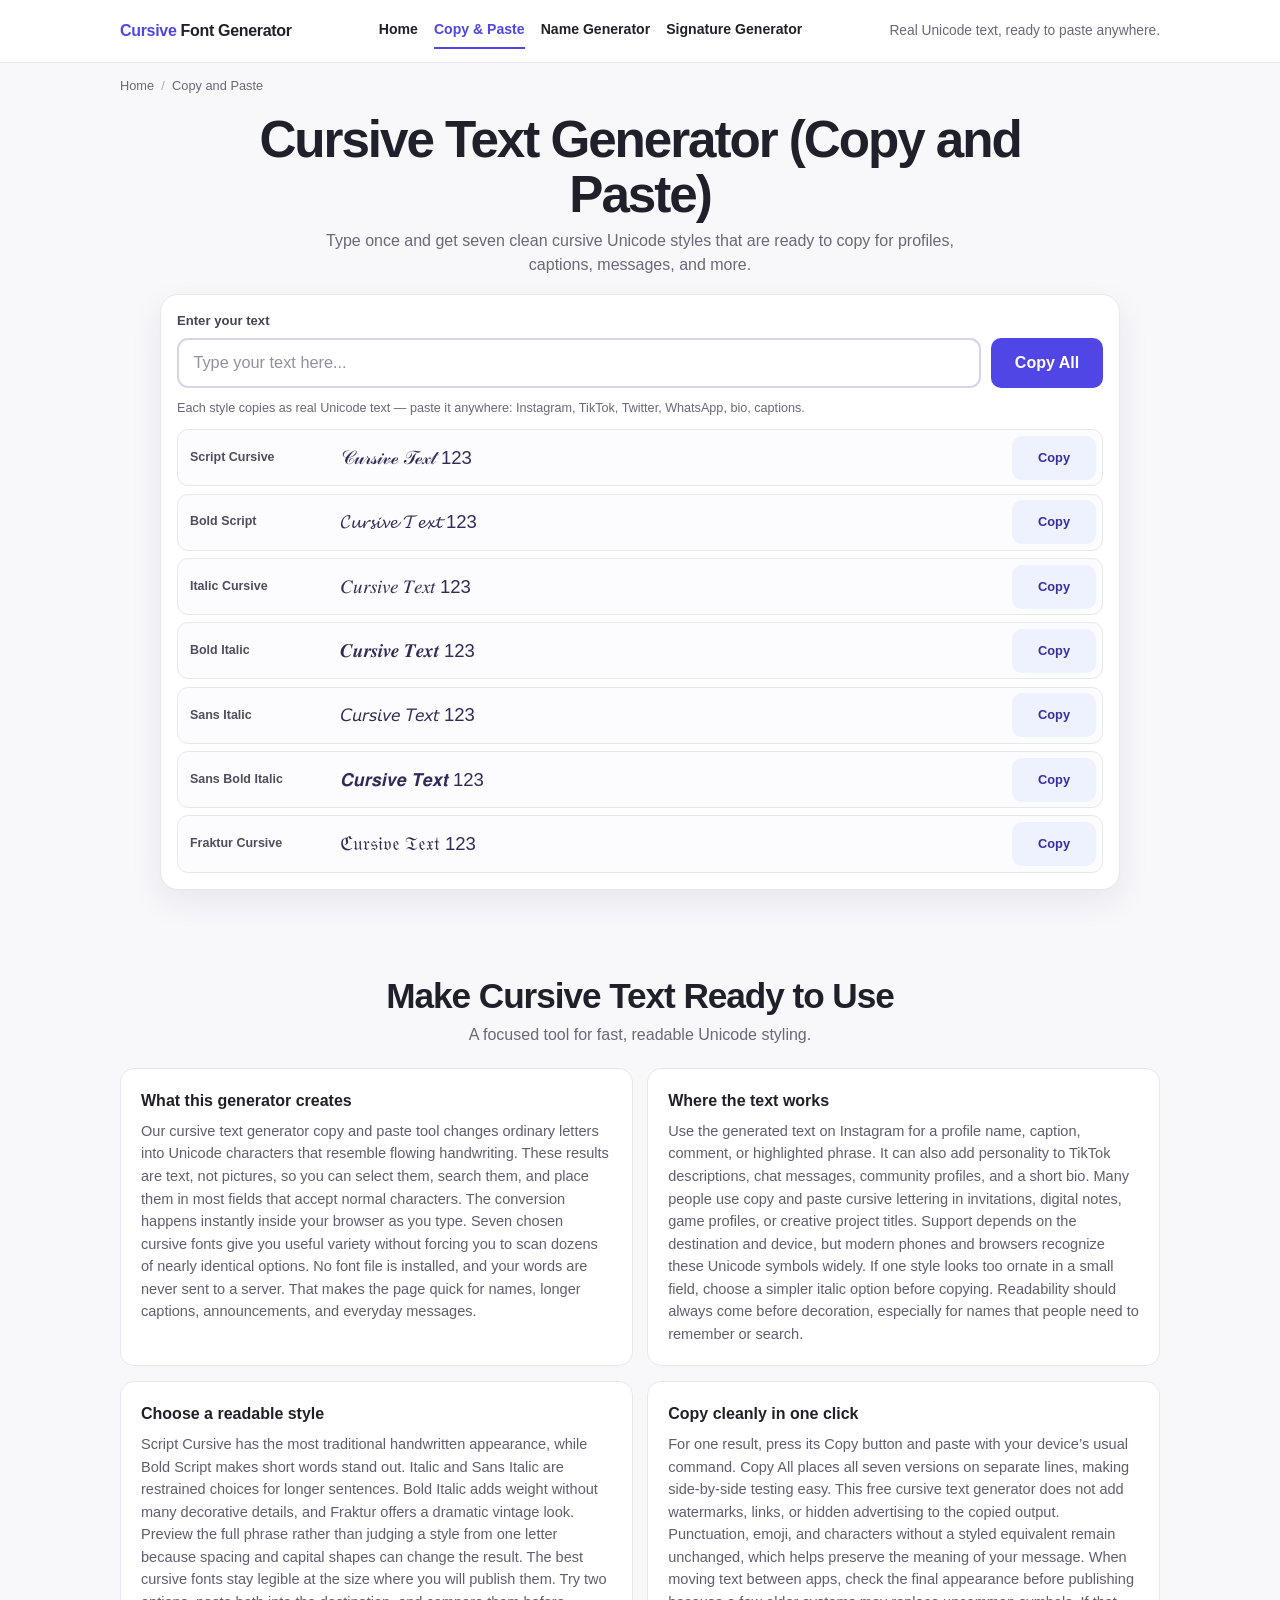
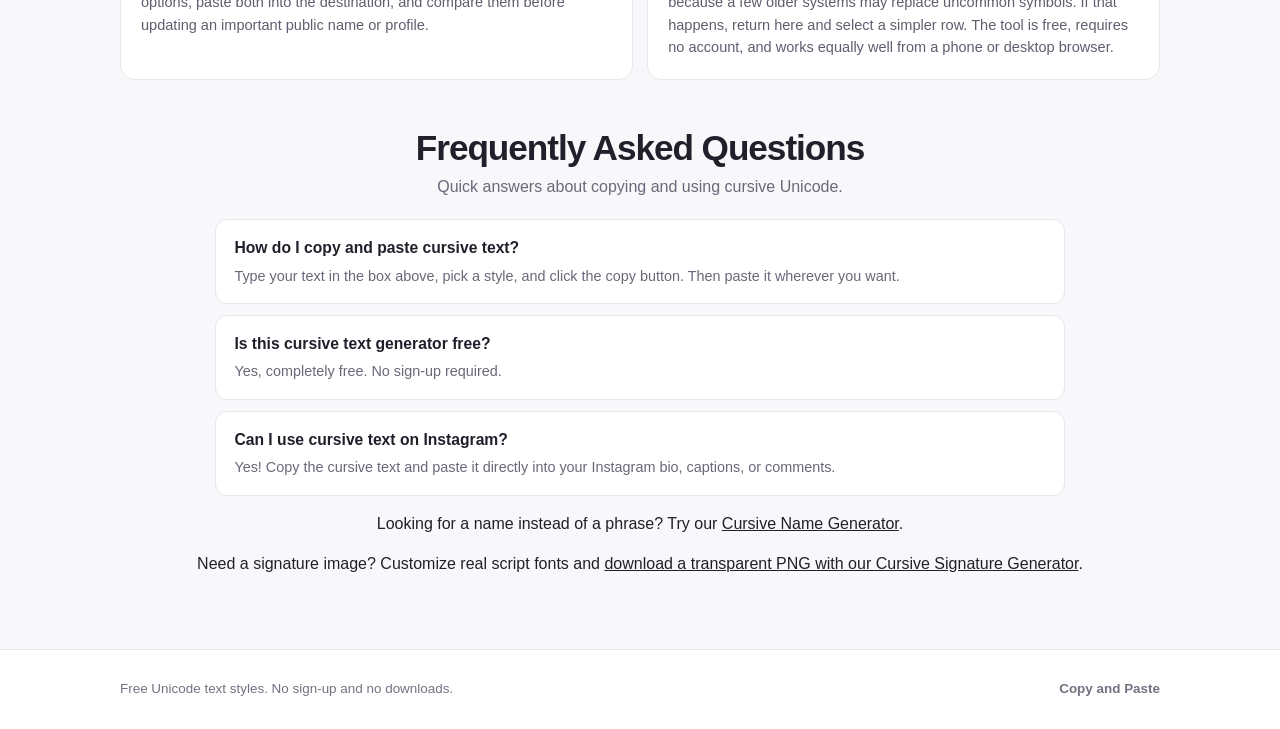
==== copy-and-paste/index.html @ b2e39588 "Add files via upload Add cursive signature generator with transparent PNG download" ====
<!DOCTYPE html>
<html lang="en">
<head>
  <meta charset="UTF-8">
  <meta name="viewport" content="width=device-width, initial-scale=1.0">
  <title>Cursive Text Generator Copy and Paste</title>
  <meta name="description" content="Type your text and instantly get cursive fonts to copy and paste. Multiple cursive styles, one-click copy. Free, no sign-up.">
  <meta name="robots" content="index, follow">
  <meta name="theme-color" content="#4F46E5">
  <link rel="canonical" href="https://cursivefontsgenerator.com/copy-and-paste/">
  <meta property="og:type" content="website">
  <meta property="og:url" content="https://cursivefontsgenerator.com/copy-and-paste/">
  <meta property="og:title" content="Cursive Text Generator Copy and Paste - Free Cursive Fonts to Copy">
  <meta property="og:description" content="Type your text and instantly get seven cursive Unicode styles ready to copy and paste.">
  <style>
    :root {
      --accent: #4F46E5;
      --accent-dark: #3730A3;
      --accent-soft: #EEF2FF;
      --ink: #20202A;
      --muted: #686879;
      --line: #E7E7EF;
      --surface: #FFFFFF;
      --page: #F8F8FB;
      --success: #15803D;
      --danger: #B42318;
      --radius: 14px;
      --shadow: 0 12px 32px rgba(35, 31, 78, .08);
    }

    * { box-sizing: border-box; }
    html { scroll-behavior: smooth; }
    body {
      margin: 0;
      color: var(--ink);
      background: var(--page);
      font-family: -apple-system, BlinkMacSystemFont, "Segoe UI", Roboto, Helvetica, Arial, sans-serif;
      line-height: 1.55;
      -webkit-font-smoothing: antialiased;
    }
    a { color: inherit; }
    button, input { font: inherit; }
    button { -webkit-tap-highlight-color: transparent; }

    .container {
      width: min(1040px, calc(100% - 2rem));
      margin-inline: auto;
    }
    .skip-link {
      position: absolute;
      top: -100px;
      left: 1rem;
      z-index: 100;
      padding: .65rem 1rem;
      color: #fff;
      background: var(--accent-dark);
      border-radius: 0 0 8px 8px;
    }
    .skip-link:focus { top: 0; }
    :focus-visible { outline: 3px solid rgba(79, 70, 229, .35); outline-offset: 3px; }

    .site-header {
      background: rgba(255, 255, 255, .96);
      border-bottom: 1px solid var(--line);
    }
    .header-inner {
      min-height: 62px;
      display: flex;
      align-items: center;
      justify-content: space-between;
      gap: 1rem;
    }
    .brand {
      flex: 0 0 auto;
      font-size: 1rem;
      font-weight: 800;
      letter-spacing: -.02em;
      text-decoration: none;
    }
    .brand-mark { color: var(--accent); }
    .header-nav { display: flex; align-items: center; gap: 1.2rem; }
    .header-nav a {
      padding: .35rem 0;
      color: var(--ink);
      border-bottom: 2px solid transparent;
      font-size: .88rem;
      font-weight: 700;
      text-decoration: none;
      transition: border-color .2s, color .2s;
    }
    .header-nav a:hover,
    .header-nav a[aria-current="page"] { color: var(--accent); border-bottom-color: var(--accent); }
    .header-note { margin: 0; color: var(--muted); font-size: .86rem; }

    main { padding-bottom: 3.5rem; }
    .breadcrumb { padding-top: .8rem; color: var(--muted); font-size: .8rem; }
    .breadcrumb ol { display: flex; gap: .45rem; margin: 0; padding: 0; list-style: none; }
    .breadcrumb li + li::before { content: "/"; margin-right: .45rem; color: #AAA8B5; }
    .breadcrumb a { text-decoration: none; }
    .breadcrumb a:hover { color: var(--accent); text-decoration: underline; }

    .tool-section { padding: 1rem 0 2.4rem; }
    .tool-heading { text-align: center; }
    h1 {
      max-width: 820px;
      margin: 0 auto .4rem;
      font-size: clamp(2rem, 4.6vw, 3.2rem);
      line-height: 1.08;
      letter-spacing: -.04em;
    }
    .hero-copy { max-width: 690px; margin: 0 auto 1rem; color: var(--muted); font-size: 1rem; }
    .tool-card {
      max-width: 960px;
      margin-inline: auto;
      padding: 1rem;
      background: var(--surface);
      border: 1px solid var(--line);
      border-radius: 18px;
      box-shadow: var(--shadow);
    }
    .input-label { display: block; margin-bottom: .4rem; color: #454554; font-size: .82rem; font-weight: 800; }
    .input-row { display: grid; grid-template-columns: minmax(0, 1fr) auto; gap: .65rem; }
    #text-input {
      width: 100%;
      min-width: 0;
      min-height: 48px;
      padding: .65rem .9rem;
      color: var(--ink);
      background: #fff;
      border: 2px solid #D7D4EA;
      border-radius: 11px;
      outline: none;
      font-size: 1.02rem;
      transition: border-color .2s, box-shadow .2s;
    }
    #text-input:focus { border-color: var(--accent); box-shadow: 0 0 0 4px rgba(79, 70, 229, .11); }
    #text-input::placeholder { color: #92909E; }
    .action-btn,
    .copy-btn {
      min-height: 44px;
      border: 0;
      border-radius: 10px;
      cursor: pointer;
      font-weight: 800;
      transition: background .18s, color .18s, transform .18s;
    }
    .action-btn { min-width: 112px; padding: .65rem 1rem; color: #fff; background: var(--accent); }
    .action-btn:hover { background: var(--accent-dark); }
    .action-btn:active,
    .copy-btn:active { transform: scale(.98); }
    .action-btn.copied,
    .copy-btn.copied { color: #fff; background: var(--success); }
    .action-btn.copy-failed,
    .copy-btn.copy-failed { color: #fff; background: var(--danger); }
    .capability-line { margin: .7rem 0 .65rem; color: var(--muted); font-size: .79rem; }
    noscript p { margin: .4rem 0 .65rem; padding: .55rem .7rem; color: #5B556F; background: var(--accent-soft); border-radius: 8px; font-size: .8rem; }
    .results { display: grid; gap: .45rem; }
    .result-row {
      min-width: 0;
      display: grid;
      grid-template-columns: 8.5rem minmax(0, 1fr) 5.2rem;
      align-items: center;
      gap: .65rem;
      min-height: 54px;
      padding: .35rem .4rem .35rem .75rem;
      background: #FCFCFE;
      border: 1px solid var(--line);
      border-radius: 11px;
    }
    .result-label { color: #4F4D5D; font-size: .78rem; font-weight: 800; }
    .result-preview {
      min-width: 0;
      display: block;
      overflow-x: auto;
      padding: .25rem .2rem;
      color: #302B57;
      font-size: 1.16rem;
      line-height: 1.4;
      white-space: nowrap;
      scrollbar-width: thin;
    }
    .copy-btn { min-width: 0; padding: .55rem .55rem; color: var(--accent-dark); background: var(--accent-soft); font-size: .8rem; }
    .copy-btn:hover { color: #fff; background: var(--accent-dark); }

    .content-section { padding-top: 3rem; }
    .section-heading { max-width: 760px; margin: 0 auto 1.25rem; text-align: center; }
    .section-heading h2 { margin: 0 0 .4rem; font-size: clamp(1.55rem, 3vw, 2.2rem); line-height: 1.15; letter-spacing: -.03em; }
    .section-heading p { margin: 0; color: var(--muted); }
    .seo-copy-grid { display: grid; grid-template-columns: repeat(2, minmax(0, 1fr)); gap: .9rem; }
    .copy-block { padding: 1.25rem; background: #fff; border: 1px solid var(--line); border-radius: var(--radius); }
    .copy-block h3 { margin: 0 0 .4rem; font-size: 1rem; }
    .copy-block p { margin: 0; color: #5F5E6E; font-size: .91rem; }

    .faq-list { max-width: 850px; margin: 0 auto; display: grid; gap: .7rem; }
    .faq-item { padding: 1rem 1.15rem; background: #fff; border: 1px solid var(--line); border-radius: 12px; }
    .faq-item h3 { margin: 0 0 .25rem; font-size: .98rem; }
    .faq-item p { margin: 0; color: var(--muted); font-size: .9rem; }

    .site-footer { padding: 1.8rem 0; color: #747281; background: #fff; border-top: 1px solid var(--line); }
    .footer-inner { display: flex; align-items: center; justify-content: space-between; gap: 1rem; }
    .footer-inner p { margin: 0; font-size: .84rem; }
    .footer-nav { display: flex; flex-wrap: wrap; gap: 1rem; }
    .footer-nav a { font-size: .84rem; font-weight: 700; text-decoration: none; }
    .footer-nav a:hover { color: var(--accent-dark); text-decoration: underline; }

    @media (max-width: 760px) {
      .header-note { display: none; }
      .seo-copy-grid { grid-template-columns: 1fr; }
      .footer-inner { align-items: flex-start; flex-direction: column; }
    }
    @media (max-width: 680px) {
      .container { width: min(100% - 1rem, 1040px); }
      .header-inner { gap: .65rem; }
      .brand { font-size: .9rem; }
      .header-nav { flex-wrap: nowrap; gap: .65rem; }
      .header-nav a { font-size: .78rem; white-space: nowrap; }
      .tool-section { padding-top: .7rem; }
      h1 { font-size: clamp(1.75rem, 8vw, 2.35rem); }
      .hero-copy { font-size: .9rem; }
      .tool-card { padding: .7rem; border-radius: 14px; }
      .input-row { gap: .45rem; }
      .action-btn { min-width: 98px; padding-inline: .65rem; }
      .capability-line { font-size: .74rem; }
      .result-row { grid-template-columns: 5.6rem minmax(0, 1fr) 4.65rem; gap: .4rem; padding-left: .55rem; }
      .result-label { font-size: .7rem; line-height: 1.2; }
      .result-preview { font-size: 1rem; }
      .copy-btn { font-size: .74rem; padding-inline: .35rem; }
      .content-section { padding-top: 2.5rem; }
    }
    @media (max-width: 390px) {
      .brand { font-size: .82rem; }
      .header-nav { gap: .5rem; }
      .header-nav a { font-size: .72rem; }
      .result-row { grid-template-columns: 5rem minmax(0, 1fr) 4.4rem; }
    }
    @media (prefers-reduced-motion: reduce) {
      html { scroll-behavior: auto; }
      *, *::before, *::after { transition-duration: .01ms !important; animation-duration: .01ms !important; }
    }
    .header-inner { flex-wrap: wrap; padding-block: .7rem; }
    .header-nav { display: flex; flex-wrap: wrap; gap: 1rem; }
    @media(max-width: 680px) { .header-inner { justify-content: center; } .header-nav { justify-content: center; } }
    .header-inner { flex-wrap: wrap; }
    .header-nav { flex-wrap: wrap; }
    @media(max-width: 760px) { .header-inner { justify-content: center; } .header-nav { justify-content: center; } }
  </style>
</head>
<body>
  <a class="skip-link" href="#generator">Skip to generator</a>

  <header class="site-header">
    <div class="container header-inner">
      <a class="brand" href="/" aria-label="Cursive Font Generator home"><span class="brand-mark">Cursive</span> Font Generator</a>
      <nav class="header-nav" aria-label="Main navigation">
        <a href="/">Home</a>
        <a href="/copy-and-paste/" aria-current="page">Copy &amp; Paste</a>
        <a href="/cursive-name-generator/">Name Generator</a>
        <a href="/cursive-signature-generator/">Signature Generator</a>
      </nav>
      <p class="header-note">Real Unicode text, ready to paste anywhere.</p>
    </div>
  </header>

  <main>
    <div class="container">
      <nav class="breadcrumb" aria-label="Breadcrumb">
        <ol>
          <li><a href="/">Home</a></li>
          <li aria-current="page">Copy and Paste</li>
        </ol>
      </nav>

      <section class="tool-section" id="generator" aria-labelledby="page-title">
        <div class="tool-heading">
          <h1 id="page-title">Cursive Text Generator (Copy and Paste)</h1>
          <p class="hero-copy">Type once and get seven clean cursive Unicode styles that are ready to copy for profiles, captions, messages, and more.</p>
        </div>

        <div class="tool-card">
          <label class="input-label" for="text-input">Enter your text</label>
          <div class="input-row">
            <input id="text-input" type="text" placeholder="Type your text here..." maxlength="240" autocomplete="off" spellcheck="false">
            <button class="action-btn" id="copy-all" type="button">Copy All</button>
          </div>
          <p class="capability-line">Each style copies as real Unicode text — paste it anywhere: Instagram, TikTok, Twitter, WhatsApp, bio, captions.</p>
          <noscript><p>JavaScript is off. The examples below still work: select and copy any Unicode result manually.</p></noscript>

          <div class="results" aria-label="Cursive text results">
            <article class="result-row" data-style="script" data-row="1">
              <span class="result-label">Script Cursive</span>
              <output class="result-preview" aria-live="polite">𝒞𝓊𝓇𝓈𝒾𝓋ℯ 𝒯ℯ𝓍𝓉 123</output>
              <button class="copy-btn" type="button" aria-label="Copy Script Cursive text">Copy</button>
            </article>
            <article class="result-row" data-style="bold-script" data-row="2">
              <span class="result-label">Bold Script</span>
              <output class="result-preview" aria-live="polite">𝓒𝓾𝓻𝓼𝓲𝓿𝓮 𝓣𝓮𝔁𝓽 123</output>
              <button class="copy-btn" type="button" aria-label="Copy Bold Script text">Copy</button>
            </article>
            <article class="result-row" data-style="italic" data-row="3">
              <span class="result-label">Italic Cursive</span>
              <output class="result-preview" aria-live="polite">𝐶𝑢𝑟𝑠𝑖𝑣𝑒 𝑇𝑒𝑥𝑡 123</output>
              <button class="copy-btn" type="button" aria-label="Copy Italic Cursive text">Copy</button>
            </article>
            <article class="result-row" data-style="bold-italic" data-row="4">
              <span class="result-label">Bold Italic</span>
              <output class="result-preview" aria-live="polite">𝑪𝒖𝒓𝒔𝒊𝒗𝒆 𝑻𝒆𝒙𝒕 123</output>
              <button class="copy-btn" type="button" aria-label="Copy Bold Italic text">Copy</button>
            </article>
            <article class="result-row" data-style="sans-italic" data-row="5">
              <span class="result-label">Sans Italic</span>
              <output class="result-preview" aria-live="polite">𝘊𝘶𝘳𝘴𝘪𝘷𝘦 𝘛𝘦𝘹𝘵 123</output>
              <button class="copy-btn" type="button" aria-label="Copy Sans Italic text">Copy</button>
            </article>
            <article class="result-row" data-style="sans-bold-italic" data-row="6">
              <span class="result-label">Sans Bold Italic</span>
              <output class="result-preview" aria-live="polite">𝘾𝙪𝙧𝙨𝙞𝙫𝙚 𝙏𝙚𝙭𝙩 123</output>
              <button class="copy-btn" type="button" aria-label="Copy Sans Bold Italic text">Copy</button>
            </article>
            <article class="result-row" data-style="fraktur" data-row="7">
              <span class="result-label">Fraktur Cursive</span>
              <output class="result-preview" aria-live="polite">ℭ𝔲𝔯𝔰𝔦𝔳𝔢 𝔗𝔢𝔵𝔱 123</output>
              <button class="copy-btn" type="button" aria-label="Copy Fraktur Cursive text">Copy</button>
            </article>
          </div>
        </div>
      </section>

      <section class="seo-copy content-section" aria-labelledby="about-title">
        <div class="section-heading">
          <h2 id="about-title">Make Cursive Text Ready to Use</h2>
          <p>A focused tool for fast, readable Unicode styling.</p>
        </div>
        <div class="seo-copy-grid">
          <article class="copy-block">
            <h3>What this generator creates</h3>
            <p>Our cursive text generator copy and paste tool changes ordinary letters into Unicode characters that resemble flowing handwriting. These results are text, not pictures, so you can select them, search them, and place them in most fields that accept normal characters. The conversion happens instantly inside your browser as you type. Seven chosen cursive fonts give you useful variety without forcing you to scan dozens of nearly identical options. No font file is installed, and your words are never sent to a server. That makes the page quick for names, longer captions, announcements, and everyday messages.</p>
          </article>
          <article class="copy-block">
            <h3>Where the text works</h3>
            <p>Use the generated text on Instagram for a profile name, caption, comment, or highlighted phrase. It can also add personality to TikTok descriptions, chat messages, community profiles, and a short bio. Many people use copy and paste cursive lettering in invitations, digital notes, game profiles, or creative project titles. Support depends on the destination and device, but modern phones and browsers recognize these Unicode symbols widely. If one style looks too ornate in a small field, choose a simpler italic option before copying. Readability should always come before decoration, especially for names that people need to remember or search.</p>
          </article>
          <article class="copy-block">
            <h3>Choose a readable style</h3>
            <p>Script Cursive has the most traditional handwritten appearance, while Bold Script makes short words stand out. Italic and Sans Italic are restrained choices for longer sentences. Bold Italic adds weight without many decorative details, and Fraktur offers a dramatic vintage look. Preview the full phrase rather than judging a style from one letter because spacing and capital shapes can change the result. The best cursive fonts stay legible at the size where you will publish them. Try two options, paste both into the destination, and compare them before updating an important public name or profile.</p>
          </article>
          <article class="copy-block">
            <h3>Copy cleanly in one click</h3>
            <p>For one result, press its Copy button and paste with your device’s usual command. Copy All places all seven versions on separate lines, making side-by-side testing easy. This free cursive text generator does not add watermarks, links, or hidden advertising to the copied output. Punctuation, emoji, and characters without a styled equivalent remain unchanged, which helps preserve the meaning of your message. When moving text between apps, check the final appearance before publishing because a few older systems may replace uncommon symbols. If that happens, return here and select a simpler row. The tool is free, requires no account, and works equally well from a phone or desktop browser.</p>
          </article>
        </div>
      </section>

      <section class="content-section" aria-labelledby="faq-title">
        <div class="section-heading">
          <h2 id="faq-title">Frequently Asked Questions</h2>
          <p>Quick answers about copying and using cursive Unicode.</p>
        </div>
        <div class="faq-list">
          <article class="faq-item">
            <h3>How do I copy and paste cursive text?</h3>
            <p>Type your text in the box above, pick a style, and click the copy button. Then paste it wherever you want.</p>
          </article>
          <article class="faq-item">
            <h3>Is this cursive text generator free?</h3>
            <p>Yes, completely free. No sign-up required.</p>
          </article>
          <article class="faq-item">
            <h3>Can I use cursive text on Instagram?</h3>
            <p>Yes! Copy the cursive text and paste it directly into your Instagram bio, captions, or comments.</p>
          </article>
        </div>
      </section>
    </div>
    <p class="container" style="text-align:center">Looking for a name instead of a phrase? Try our <a href="/cursive-name-generator/">Cursive Name Generator</a>.</p>
    <p class="container" style="text-align:center">Need a signature image? Customize real script fonts and <a href="/cursive-signature-generator/">download a transparent PNG with our Cursive Signature Generator</a>.</p>
  </main>

  <footer class="site-footer">
    <div class="container footer-inner">
      <p>Free Unicode text styles. No sign-up and no downloads.</p>
      <nav class="footer-nav" aria-label="Footer navigation">
        <a href="/copy-and-paste/">Copy and Paste</a>
      </nav>
    </div>
  </footer>

  <script type="application/ld+json">
  {
    "@context": "https://schema.org",
    "@type": "FAQPage",
    "mainEntity": [
      {
        "@type": "Question",
        "name": "How do I copy and paste cursive text?",
        "acceptedAnswer": { "@type": "Answer", "text": "Type your text in the box above, pick a style, and click the copy button. Then paste it wherever you want." }
      },
      {
        "@type": "Question",
        "name": "Is this cursive text generator free?",
        "acceptedAnswer": { "@type": "Answer", "text": "Yes, completely free. No sign-up required." }
      },
      {
        "@type": "Question",
        "name": "Can I use cursive text on Instagram?",
        "acceptedAnswer": { "@type": "Answer", "text": "Yes! Copy the cursive text and paste it directly into your Instagram bio, captions, or comments." }
      }
    ]
  }
  </script>
  <script type="application/ld+json">
  {
    "@context": "https://schema.org",
    "@type": "BreadcrumbList",
    "itemListElement": [
      { "@type": "ListItem", "position": 1, "name": "Home", "item": "https://cursivefontsgenerator.com/" },
      { "@type": "ListItem", "position": 2, "name": "Copy and Paste", "item": "https://cursivefontsgenerator.com/copy-and-paste/" }
    ]
  }
  </script>

  <script>
    (() => {
      'use strict';

      const SOURCE = 'ABCDEFGHIJKLMNOPQRSTUVWXYZabcdefghijklmnopqrstuvwxyz0123456789';
      const DIGITS = '0123456789';
      const SAMPLE_TEXT = 'Cursive Text 123';

      const codePointRange = (start, length) => Array.from({ length }, (_, index) => String.fromCodePoint(start + index)).join('');
      const continuousAlphabet = (upperStart, lowerStart) => codePointRange(upperStart, 26) + codePointRange(lowerStart, 26) + DIGITS;

      const TARGETS = Object.freeze({
        script: '𝒜ℬ𝒞𝒟ℰℱ𝒢ℋℐ𝒥𝒦ℒℳ𝒩𝒪𝒫𝒬ℛ𝒮𝒯𝒰𝒱𝒲𝒳𝒴𝒵𝒶𝒷𝒸𝒹ℯ𝒻ℊ𝒽𝒾𝒿𝓀𝓁𝓂𝓃ℴ𝓅𝓆𝓇𝓈𝓉𝓊𝓋𝓌𝓍𝓎𝓏0123456789',
        boldScript: continuousAlphabet(0x1D4D0, 0x1D4EA),
        italic: '𝐴𝐵𝐶𝐷𝐸𝐹𝐺𝐻𝐼𝐽𝐾𝐿𝑀𝑁𝑂𝑃𝑄𝑅𝑆𝑇𝑈𝑉𝑊𝑋𝑌𝑍𝑎𝑏𝑐𝑑𝑒𝑓𝑔ℎ𝑖𝑗𝑘𝑙𝑚𝑛𝑜𝑝𝑞𝑟𝑠𝑡𝑢𝑣𝑤𝑥𝑦𝑧0123456789',
        boldItalic: continuousAlphabet(0x1D468, 0x1D482),
        sansItalic: continuousAlphabet(0x1D608, 0x1D622),
        sansBoldItalic: continuousAlphabet(0x1D63C, 0x1D656),
        fraktur: '𝔄𝔅ℭ𝔇𝔈𝔉𝔊ℌℑ𝔍𝔎𝔏𝔐𝔑𝔒𝔓𝔔ℜ𝔖𝔗𝔘𝔙𝔚𝔛𝔜ℨ𝔞𝔟𝔠𝔡𝔢𝔣𝔤𝔥𝔦𝔧𝔨𝔩𝔪𝔫𝔬𝔭𝔮𝔯𝔰𝔱𝔲𝔳𝔴𝔵𝔶𝔷0123456789'
      });

      function alphabetMap(target) {
        const characters = Array.from(target);
        if (characters.length !== SOURCE.length) throw new Error('Invalid Unicode alphabet');
        return new Map(Array.from(SOURCE, (character, index) => [character, characters[index]]));
      }

      function transformText(text, map) {
        return Array.from(text, character => map.get(character) ?? character).join('');
      }

      const maps = Object.fromEntries(Object.entries(TARGETS).map(([name, target]) => [name, alphabetMap(target)]));
      const transforms = Object.freeze({
        'script': text => transformText(text, maps.script),
        'bold-script': text => transformText(text, maps.boldScript),
        'italic': text => transformText(text, maps.italic),
        'bold-italic': text => transformText(text, maps.boldItalic),
        'sans-italic': text => transformText(text, maps.sansItalic),
        'sans-bold-italic': text => transformText(text, maps.sansBoldItalic),
        'fraktur': text => transformText(text, maps.fraktur)
      });

      const input = document.getElementById('text-input');
      const rows = Array.from(document.querySelectorAll('.result-row'));
      const copyAllButton = document.getElementById('copy-all');

      rows.forEach(row => {
        if (!transforms[row.dataset.style]) throw new Error(`Missing transform for ${row.dataset.style}`);
      });

      function updateResults(rawText) {
        const text = rawText || SAMPLE_TEXT;
        rows.forEach(row => {
          row.querySelector('.result-preview').textContent = transforms[row.dataset.style](text);
        });
      }

      async function copyText(text) {
        if (navigator.clipboard && typeof navigator.clipboard.writeText === 'function') {
          try {
            await navigator.clipboard.writeText(text);
            return true;
          } catch (error) {
            // Continue to the local-file and older-browser fallback.
          }
        }
        const textarea = document.createElement('textarea');
        textarea.value = text;
        textarea.setAttribute('readonly', '');
        textarea.style.position = 'fixed';
        textarea.style.opacity = '0';
        textarea.style.pointerEvents = 'none';
        document.body.appendChild(textarea);
        textarea.select();
        textarea.setSelectionRange(0, textarea.value.length);
        let copied = false;
        try { copied = document.execCommand('copy'); } catch (error) { copied = false; }
        textarea.remove();
        return copied;
      }

      function showStatus(button, success, successText) {
        button.textContent = success ? successText : 'Copy failed';
        button.classList.toggle('copied', success);
        button.classList.toggle('copy-failed', !success);
        window.setTimeout(() => {
          button.textContent = button === copyAllButton ? 'Copy All' : 'Copy';
          button.classList.remove('copied', 'copy-failed');
        }, 1500);
      }

      input.addEventListener('input', event => updateResults(event.target.value));
      rows.forEach(row => {
        row.querySelector('.copy-btn').addEventListener('click', async event => {
          const text = row.querySelector('.result-preview').textContent;
          showStatus(event.currentTarget, await copyText(text), 'Copied!');
        });
      });
      copyAllButton.addEventListener('click', async () => {
        const text = rows.map(row => row.querySelector('.result-preview').textContent).join('\n');
        showStatus(copyAllButton, await copyText(text), 'All Copied!');
      });

      updateResults(input.value);
    })();
  </script>
</body>
</html>
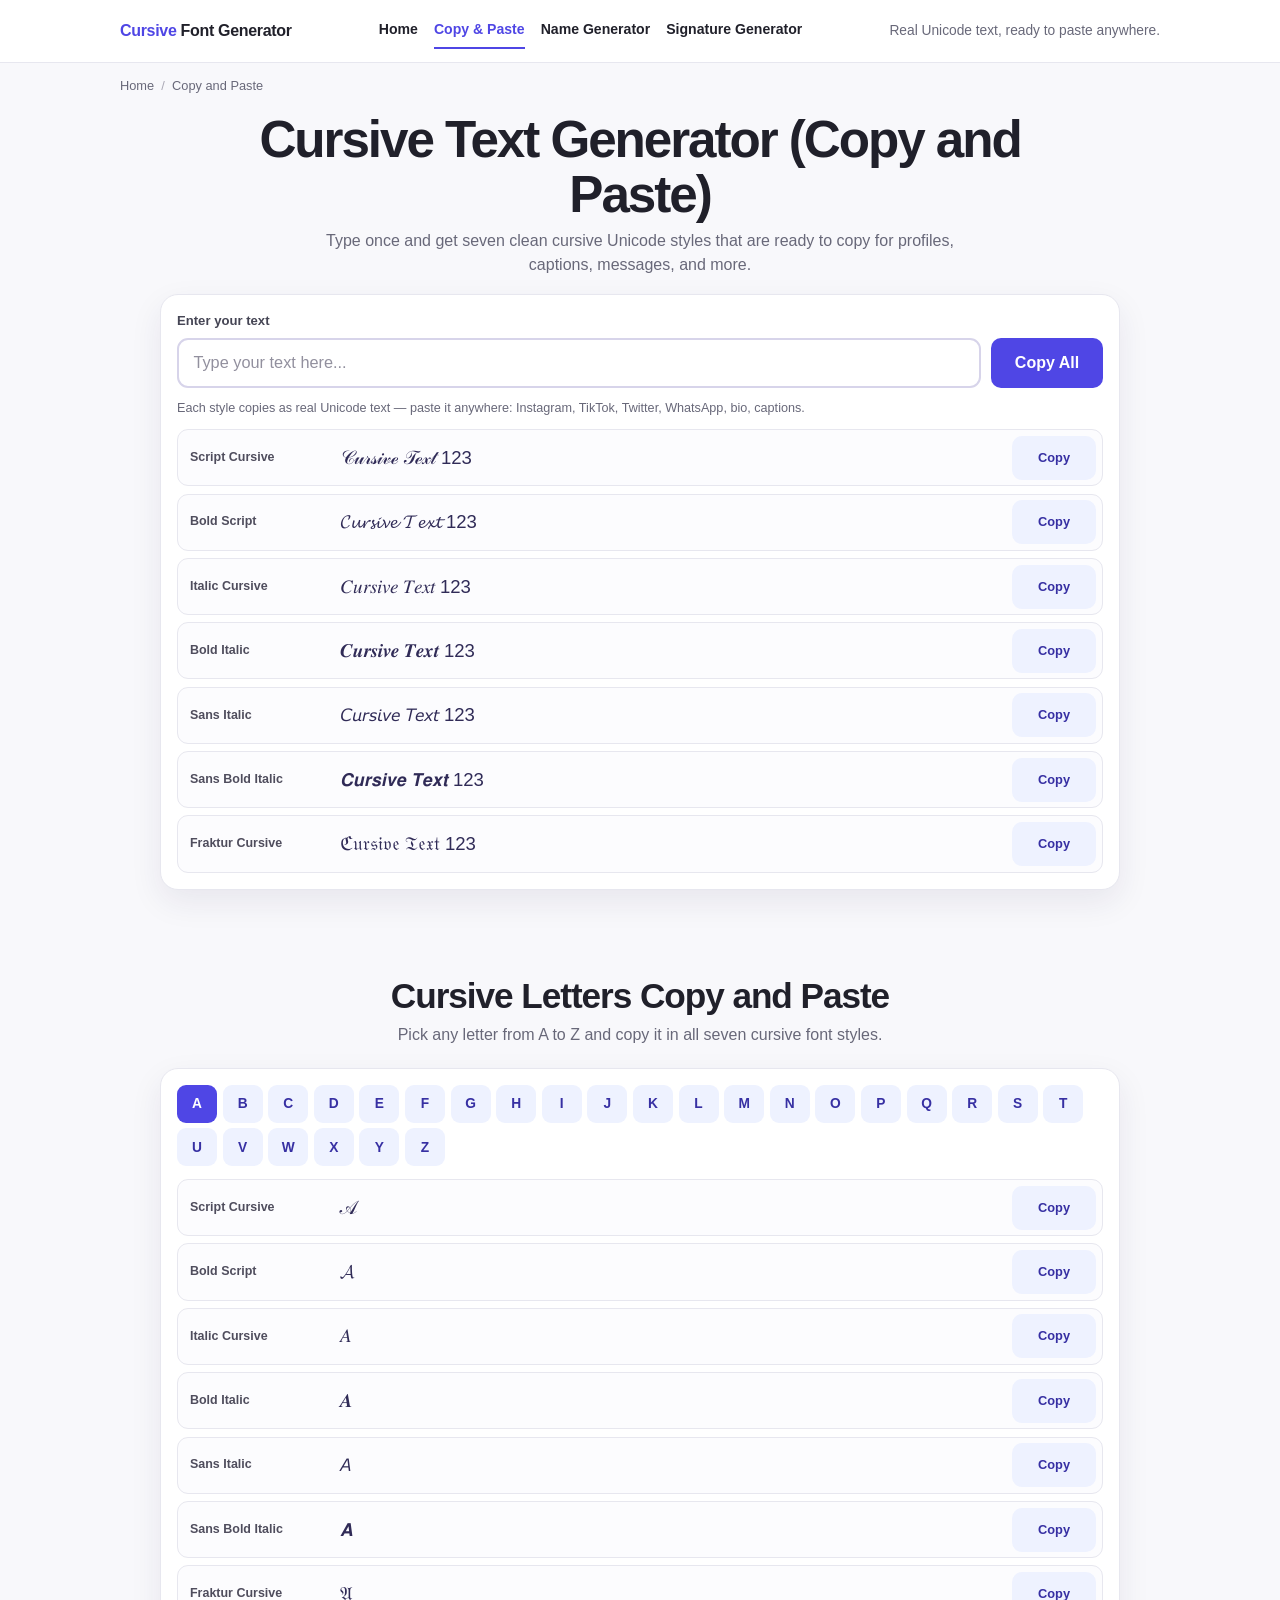
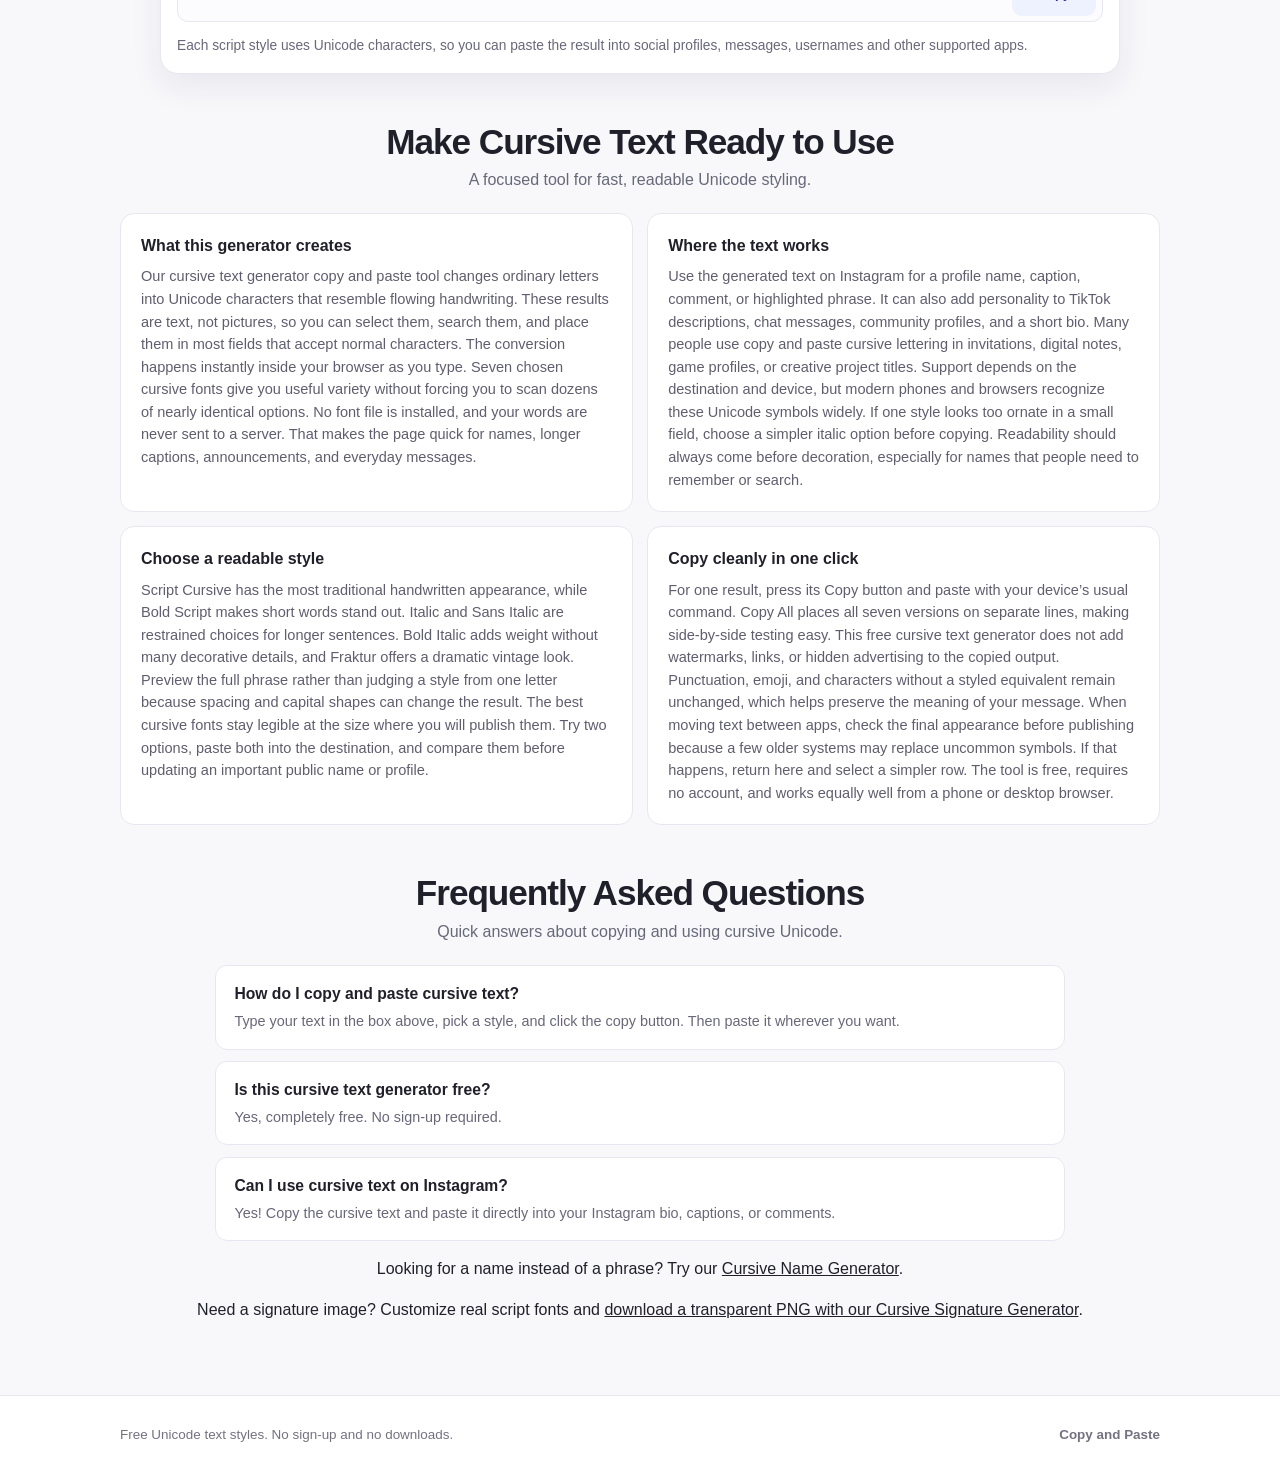
==== commit d35be041: "Update index.html" ====
--- a/copy-and-paste/index.html
+++ b/copy-and-paste/index.html
@@ -155,7 +155,7 @@
     .capability-line { margin: .7rem 0 .65rem; color: var(--muted); font-size: .79rem; }
     noscript p { margin: .4rem 0 .65rem; padding: .55rem .7rem; color: #5B556F; background: var(--accent-soft); border-radius: 8px; font-size: .8rem; }
     .results { display: grid; gap: .45rem; }
-    .result-row {
+    .result-row, .letter-row {
       min-width: 0;
       display: grid;
       grid-template-columns: 8.5rem minmax(0, 1fr) 5.2rem;
@@ -221,7 +221,7 @@
       .input-row { gap: .45rem; }
       .action-btn { min-width: 98px; padding-inline: .65rem; }
       .capability-line { font-size: .74rem; }
-      .result-row { grid-template-columns: 5.6rem minmax(0, 1fr) 4.65rem; gap: .4rem; padding-left: .55rem; }
+      .result-row, .letter-row {grid-template-columns: 5.6rem minmax(0, 1fr) 4.65rem; gap: .4rem; padding-left: .55rem; }
       .result-label { font-size: .7rem; line-height: 1.2; }
       .result-preview { font-size: 1rem; }
       .copy-btn { font-size: .74rem; padding-inline: .35rem; }
@@ -231,7 +231,7 @@
       .brand { font-size: .82rem; }
       .header-nav { gap: .5rem; }
       .header-nav a { font-size: .72rem; }
-      .result-row { grid-template-columns: 5rem minmax(0, 1fr) 4.4rem; }
+      .result-row, .letter-row { grid-template-columns: 5rem minmax(0, 1fr) 4.4rem; }
     }
     @media (prefers-reduced-motion: reduce) {
       html { scroll-behavior: auto; }
@@ -243,6 +243,59 @@
     .header-inner { flex-wrap: wrap; }
     .header-nav { flex-wrap: wrap; }
     @media(max-width: 760px) { .header-inner { justify-content: center; } .header-nav { justify-content: center; } }
+    .letter-card {
+      max-width: 960px;
+      margin-inline: auto;
+      padding: 1rem;
+      background: var(--surface);
+      border: 1px solid var(--line);
+      border-radius: 18px;
+      box-shadow: var(--shadow);
+    }
+    
+    .letter-picker {
+      display: flex;
+      flex-wrap: wrap;
+      gap: .35rem;
+      margin-bottom: .8rem;
+    }
+    
+    .letter-btn {
+      min-width: 40px;
+      min-height: 38px;
+      padding: .3rem;
+      color: var(--accent-dark);
+      background: var(--accent-soft);
+      border: 0;
+      border-radius: 9px;
+      cursor: pointer;
+      font-size: .86rem;
+      font-weight: 800;
+    }
+    
+    .letter-btn:hover {
+      color: #fff;
+      background: var(--accent-dark);
+    }
+    
+    .letter-btn.is-active {
+      color: #fff;
+      background: var(--accent);
+    }
+    
+    .letter-note {
+      margin: .8rem 0 0;
+      color: var(--muted);
+      font-size: .86rem;
+    }
+    
+    @media (max-width: 680px) {
+      .letter-btn {
+        min-width: 34px;
+        min-height: 34px;
+        font-size: .78rem;
+      }
+    }
   </style>
 </head>
 <body>
@@ -324,7 +377,68 @@
           </div>
         </div>
       </section>
-
+      <section class="content-section" aria-labelledby="letters-title">
+        <div class="section-heading">
+          <h2 id="letters-title">Cursive Letters Copy and Paste</h2>
+          <p>Pick any letter from A to Z and copy it in all seven cursive font styles.</p>
+        </div>
+      
+        <div class="letter-card">
+          <div class="letter-picker" id="letter-picker"
+               role="group" aria-label="Choose a letter"></div>
+      
+          <div class="results" aria-label="Cursive letter results">
+      
+            <article class="letter-row" data-letter-style="script">
+              <span class="result-label">Script Cursive</span>
+              <output class="result-preview">𝒜</output>
+              <button class="copy-btn" type="button">Copy</button>
+            </article>
+      
+            <article class="letter-row" data-letter-style="bold-script">
+              <span class="result-label">Bold Script</span>
+              <output class="result-preview">𝓐</output>
+              <button class="copy-btn" type="button">Copy</button>
+            </article>
+      
+            <article class="letter-row" data-letter-style="italic">
+              <span class="result-label">Italic Cursive</span>
+              <output class="result-preview">𝐴</output>
+              <button class="copy-btn" type="button">Copy</button>
+            </article>
+      
+            <article class="letter-row" data-letter-style="bold-italic">
+              <span class="result-label">Bold Italic</span>
+              <output class="result-preview">𝑨</output>
+              <button class="copy-btn" type="button">Copy</button>
+            </article>
+      
+            <article class="letter-row" data-letter-style="sans-italic">
+              <span class="result-label">Sans Italic</span>
+              <output class="result-preview">𝘈</output>
+              <button class="copy-btn" type="button">Copy</button>
+            </article>
+      
+            <article class="letter-row" data-letter-style="sans-bold-italic">
+              <span class="result-label">Sans Bold Italic</span>
+              <output class="result-preview">𝘼</output>
+              <button class="copy-btn" type="button">Copy</button>
+            </article>
+      
+            <article class="letter-row" data-letter-style="fraktur">
+              <span class="result-label">Fraktur Cursive</span>
+              <output class="result-preview">𝔄</output>
+              <button class="copy-btn" type="button">Copy</button>
+            </article>
+      
+          </div>
+      
+          <p class="letter-note">
+            Each script style uses Unicode characters, so you can paste the result
+            into social profiles, messages, usernames and other supported apps.
+          </p>
+        </div>
+      </section>
       <section class="seo-copy content-section" aria-labelledby="about-title">
         <div class="section-heading">
           <h2 id="about-title">Make Cursive Text Ready to Use</h2>
@@ -520,7 +634,64 @@
         const text = rows.map(row => row.querySelector('.result-preview').textContent).join('\n');
         showStatus(copyAllButton, await copyText(text), 'All Copied!');
       });
-
+      const LETTERS = 'ABCDEFGHIJKLMNOPQRSTUVWXYZ';
+      const letterPicker = document.getElementById('letter-picker');
+      const letterRows = Array.from(document.querySelectorAll('.letter-row'));
+      
+      if (letterPicker && letterRows.length) {
+        LETTERS.split('').forEach((letter, index) => {
+          const button = document.createElement('button');
+      
+          button.type = 'button';
+          button.className = 'letter-btn' + (index === 0 ? ' is-active' : '');
+          button.dataset.letter = letter;
+          button.setAttribute('aria-pressed', index === 0 ? 'true' : 'false');
+          button.textContent = letter;
+      
+          letterPicker.appendChild(button);
+        });
+      
+        const letterButtons =
+          Array.from(letterPicker.querySelectorAll('.letter-btn'));
+      
+        const renderLetter = letter => {
+          letterRows.forEach(row => {
+            row.querySelector('.result-preview').textContent =
+              transforms[row.dataset.letterStyle](letter);
+          });
+        };
+      
+        letterButtons.forEach(button => {
+          button.addEventListener('click', () => {
+            letterButtons.forEach(other => {
+              const active = other === button;
+      
+              other.classList.toggle('is-active', active);
+              other.setAttribute(
+                'aria-pressed',
+                active ? 'true' : 'false'
+              );
+            });
+      
+            renderLetter(button.dataset.letter);
+          });
+        });
+      
+        letterRows.forEach(row => {
+          row.querySelector('.copy-btn').addEventListener('click', async event => {
+            const text =
+              row.querySelector('.result-preview').textContent;
+      
+            showStatus(
+              event.currentTarget,
+              await copyText(text),
+              'Copied!'
+            );
+          });
+        });
+      
+        renderLetter('A');
+      }
       updateResults(input.value);
     })();
   </script>
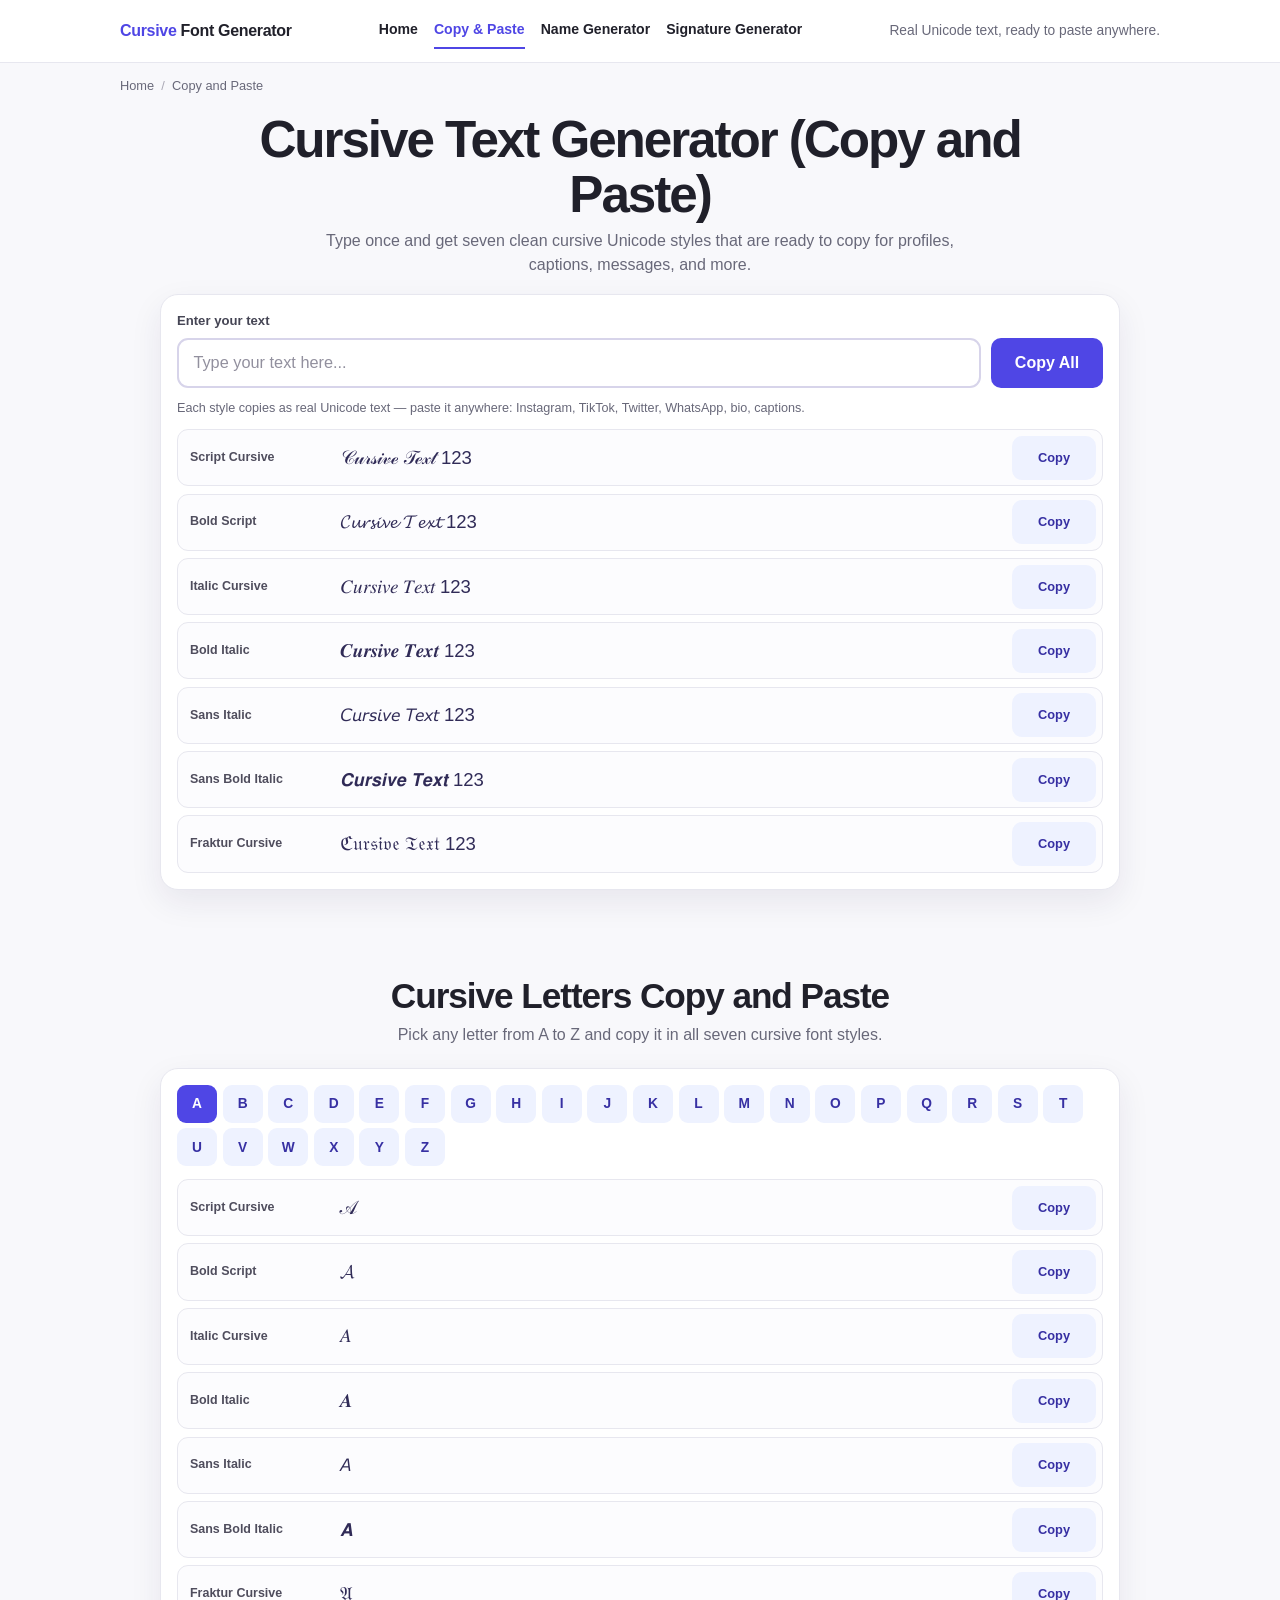
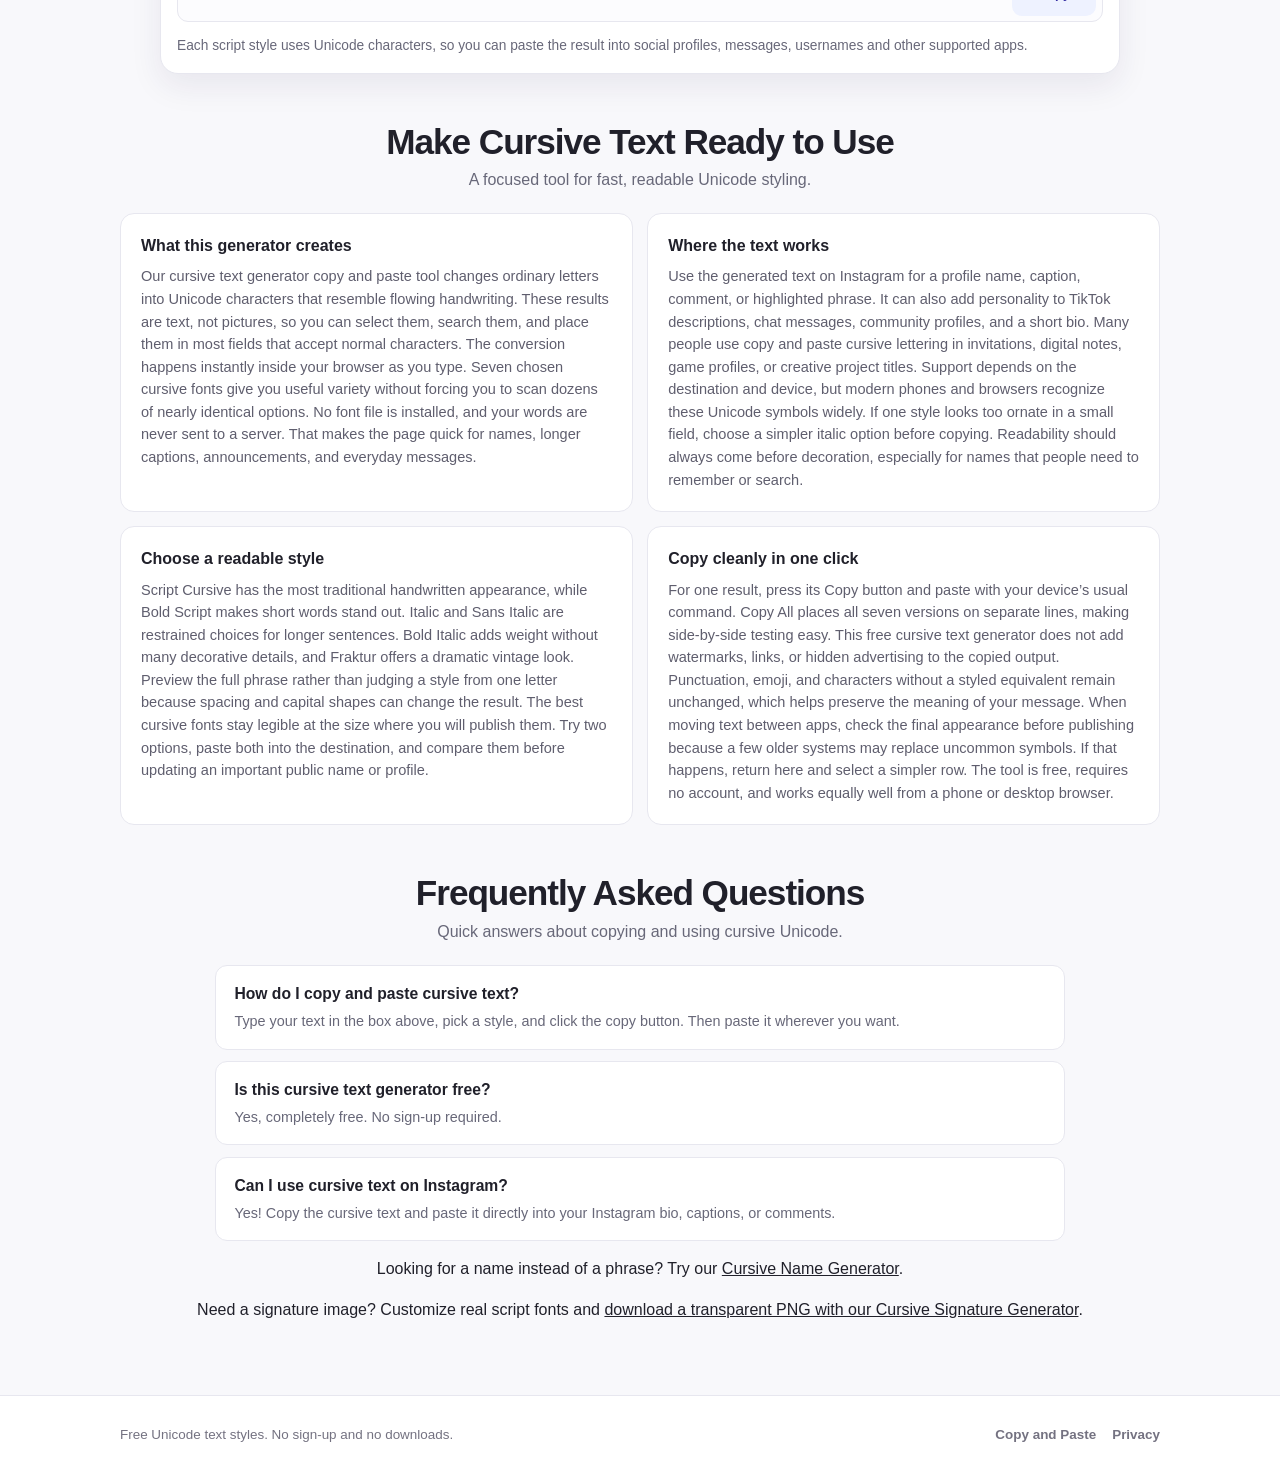
==== commit 37ca2f36: "Add files via upload" ====
--- a/copy-and-paste/index.html
+++ b/copy-and-paste/index.html
@@ -297,6 +297,13 @@
       }
     }
   </style>
+  <script type="text/javascript">
+    (function(c,l,a,r,i,t,y){
+        c[a]=c[a]||function(){(c[a].q=c[a].q||[]).push(arguments)};
+        t=l.createElement(r);t.async=1;t.src="https://www.clarity.ms/tag/"+i;
+        y=l.getElementsByTagName(r)[0];y.parentNode.insertBefore(t,y);
+    })(window, document, "clarity", "script", "yqhsmpozg4");
+  </script>
 </head>
 <body>
   <a class="skip-link" href="#generator">Skip to generator</a>
@@ -494,7 +501,7 @@
       <p>Free Unicode text styles. No sign-up and no downloads.</p>
       <nav class="footer-nav" aria-label="Footer navigation">
         <a href="/copy-and-paste/">Copy and Paste</a>
-      </nav>
+      <a href="/privacy/">Privacy</a></nav>
     </div>
   </footer>
 
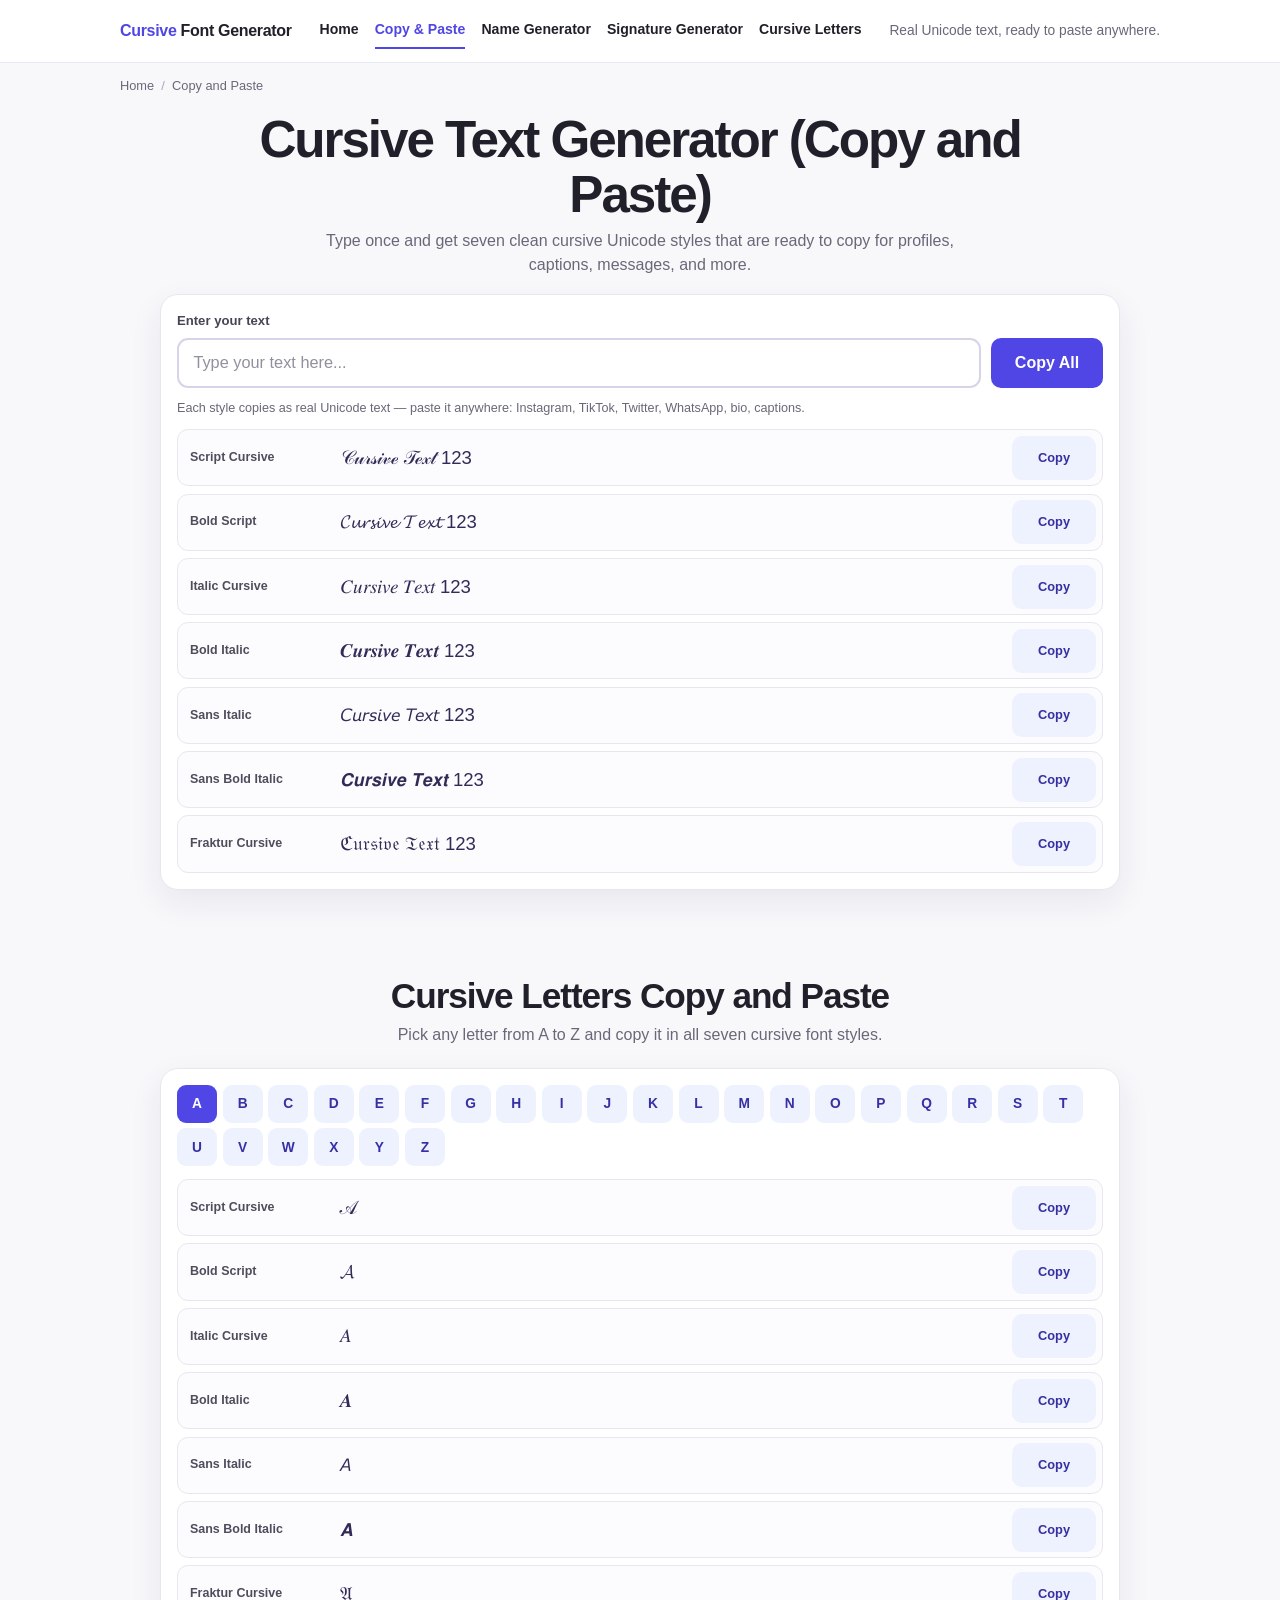
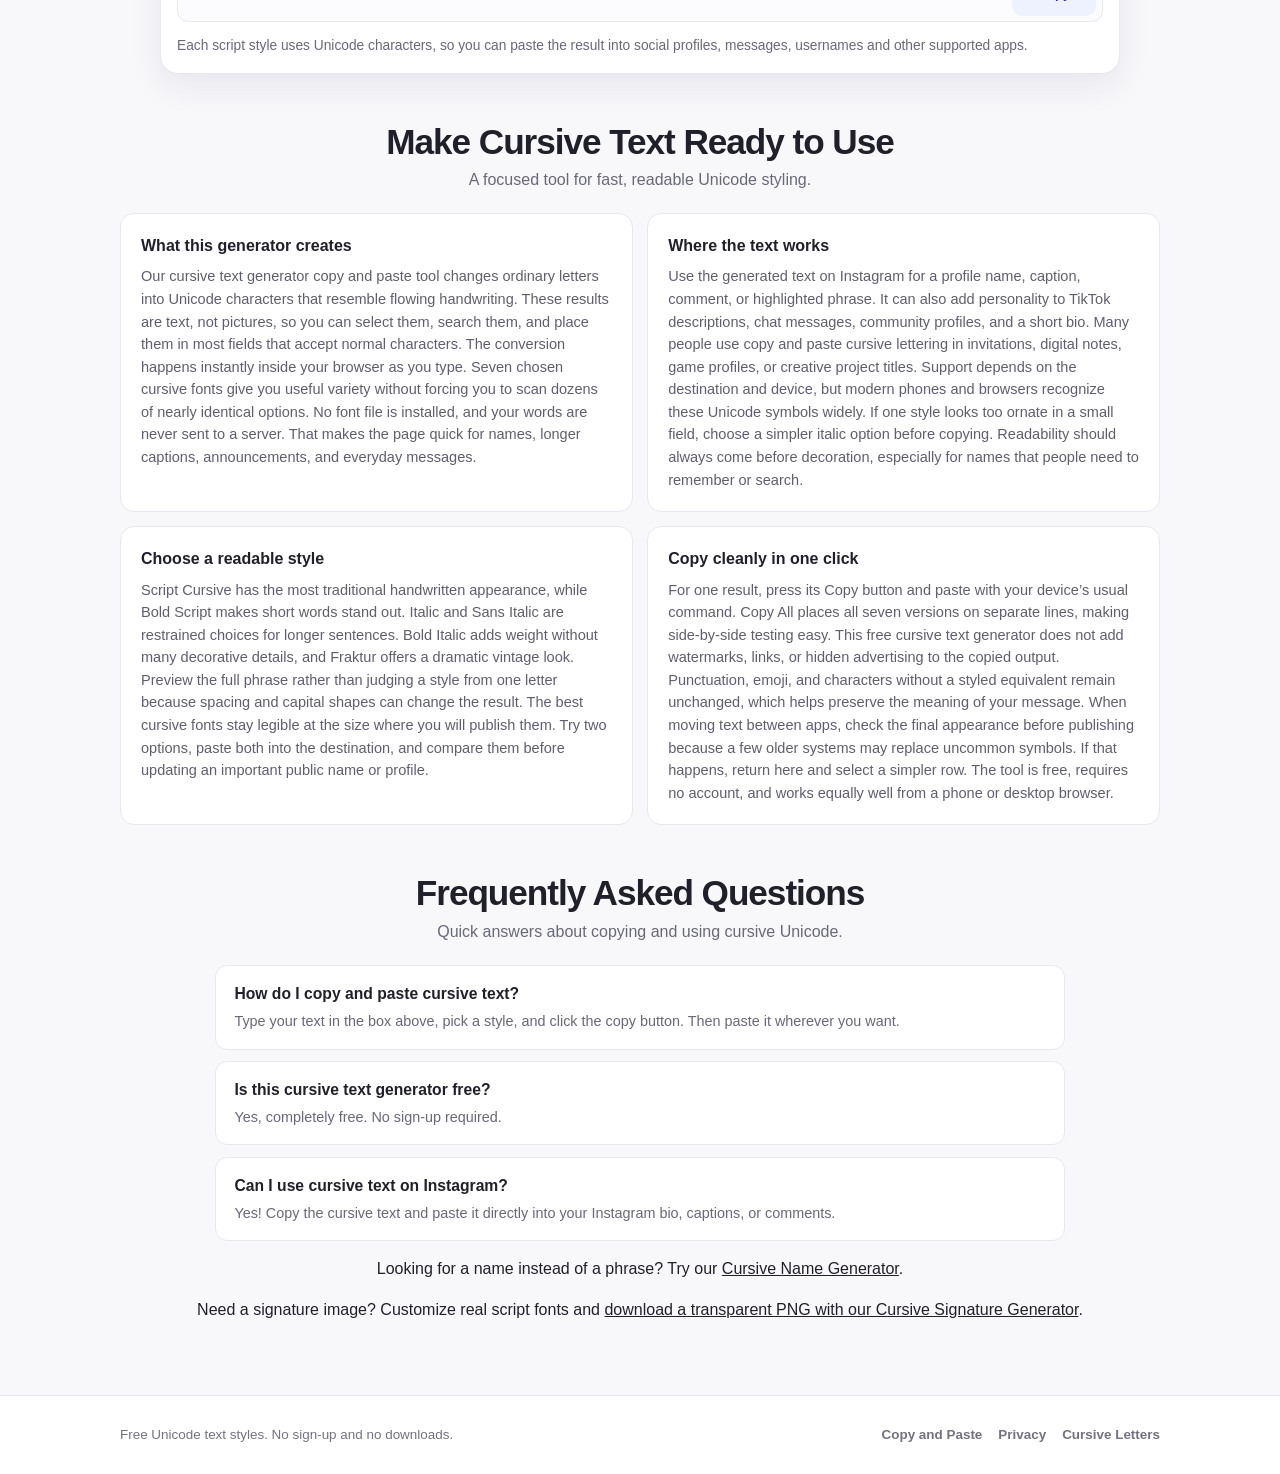
==== commit e0017731: "Add files via upload" ====
--- a/copy-and-paste/index.html
+++ b/copy-and-paste/index.html
@@ -316,7 +316,7 @@
         <a href="/copy-and-paste/" aria-current="page">Copy &amp; Paste</a>
         <a href="/cursive-name-generator/">Name Generator</a>
         <a href="/cursive-signature-generator/">Signature Generator</a>
-      </nav>
+      <a href="/cursive-letters/">Cursive Letters</a></nav>
       <p class="header-note">Real Unicode text, ready to paste anywhere.</p>
     </div>
   </header>
@@ -501,7 +501,7 @@
       <p>Free Unicode text styles. No sign-up and no downloads.</p>
       <nav class="footer-nav" aria-label="Footer navigation">
         <a href="/copy-and-paste/">Copy and Paste</a>
-      <a href="/privacy/">Privacy</a></nav>
+      <a href="/privacy/">Privacy</a><a href="/cursive-letters/">Cursive Letters</a></nav>
     </div>
   </footer>
 
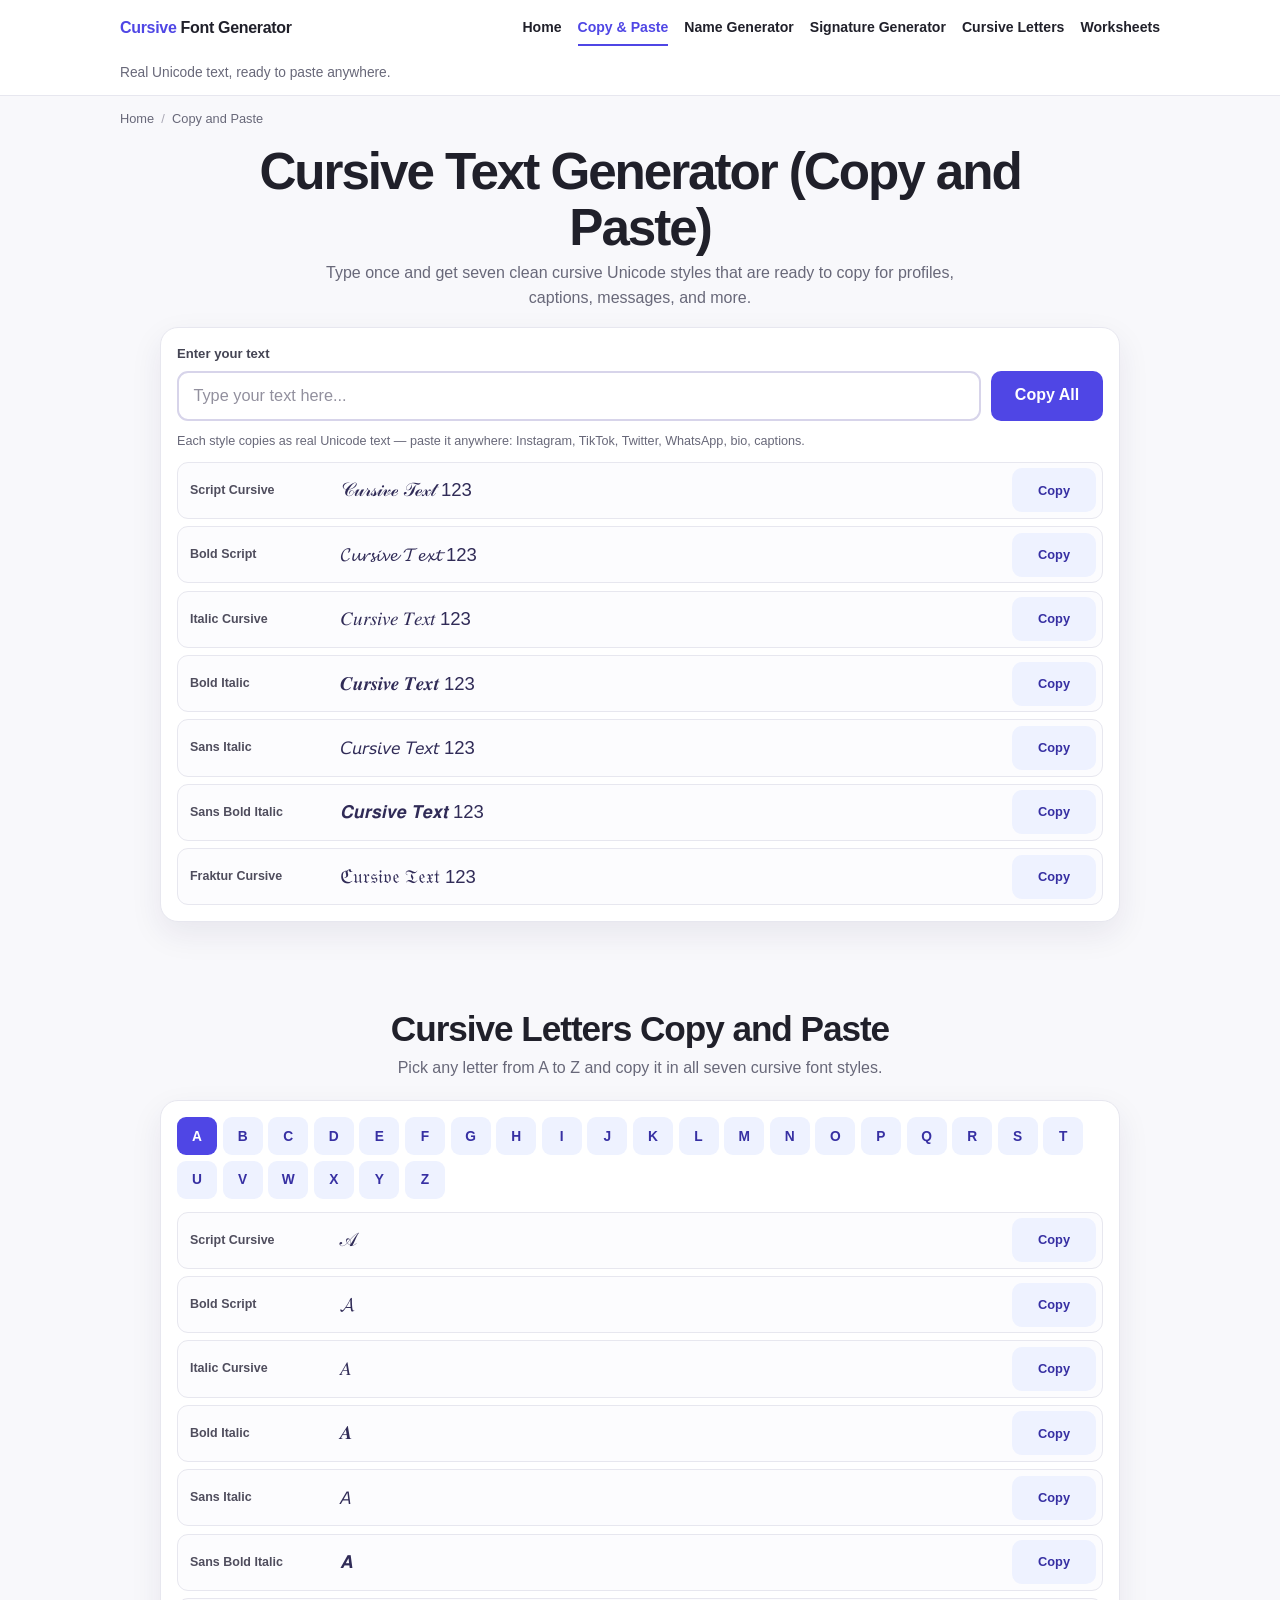
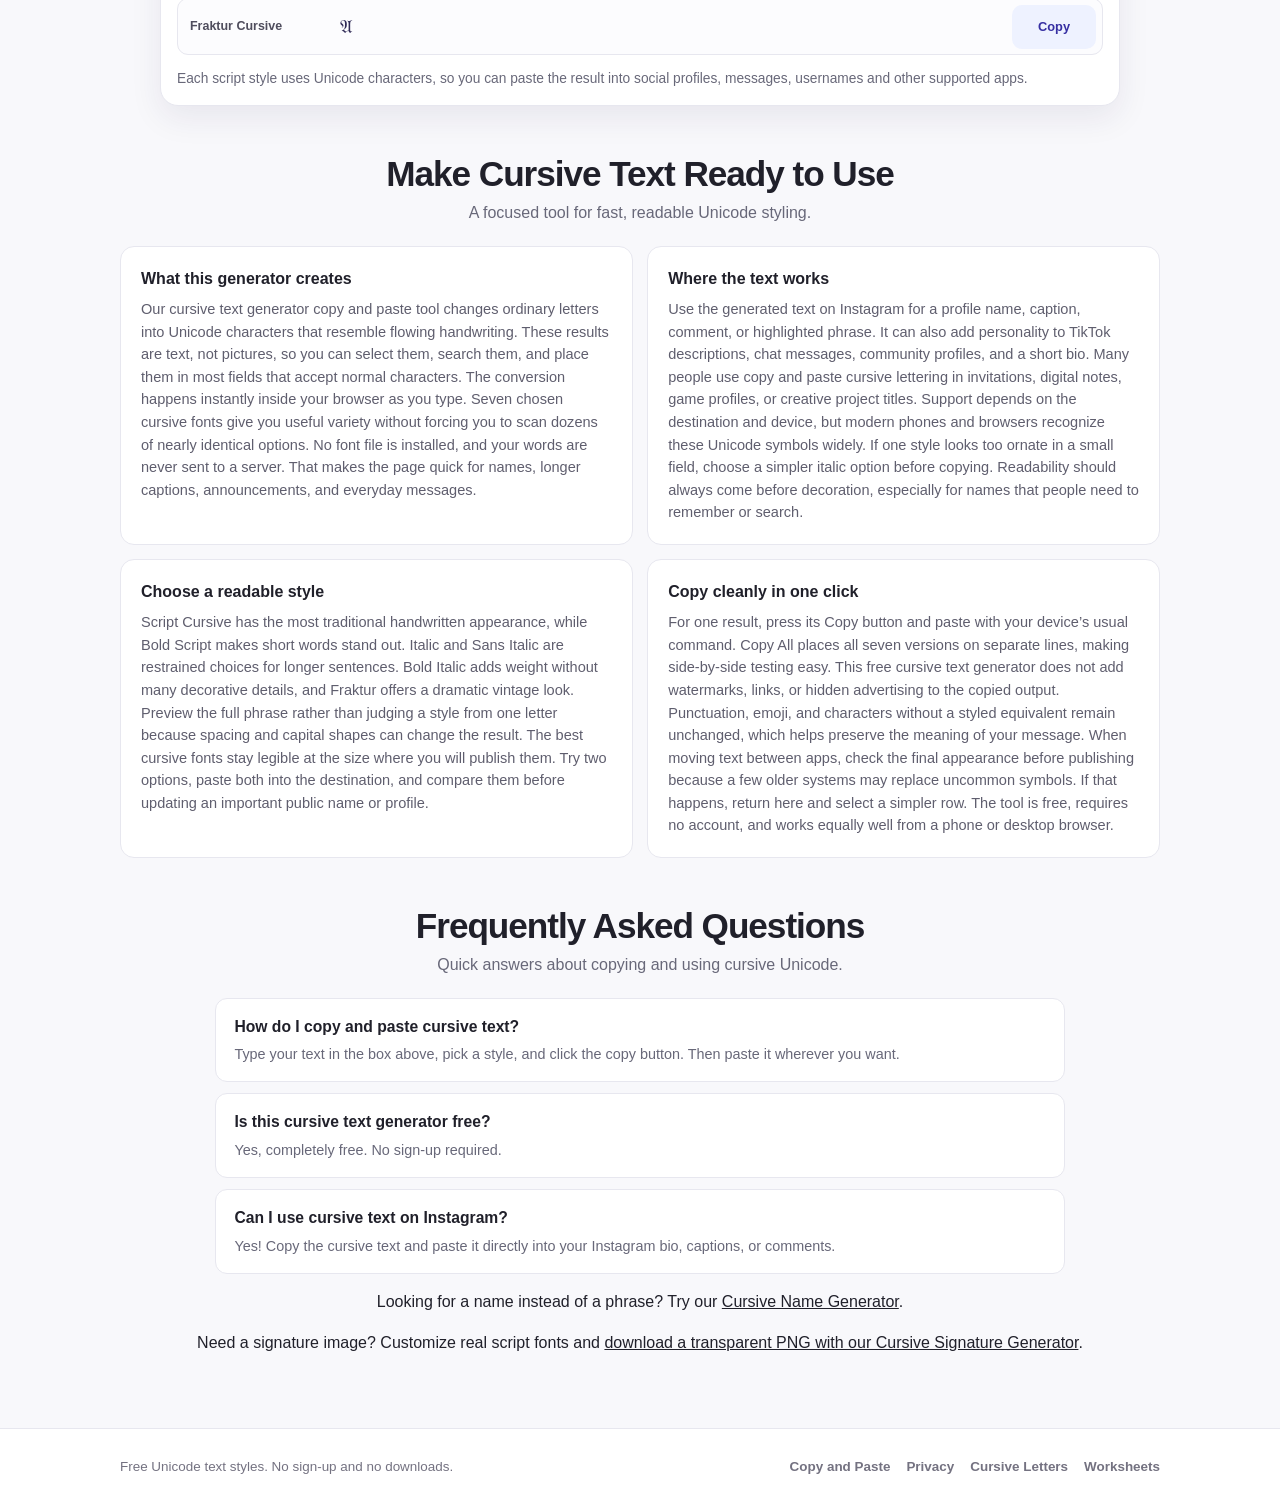
==== commit 919175ff: "feat: add printable cursive worksheets page and PDFs - New /cursive-worksheets/ page: four styles, u" ====
--- a/copy-and-paste/index.html
+++ b/copy-and-paste/index.html
@@ -12,6 +12,14 @@
   <meta property="og:url" content="https://cursivefontsgenerator.com/copy-and-paste/">
   <meta property="og:title" content="Cursive Text Generator Copy and Paste - Free Cursive Fonts to Copy">
   <meta property="og:description" content="Type your text and instantly get seven cursive Unicode styles ready to copy and paste.">
+  <meta property="og:site_name" content="Cursive Font Generator">
+  <meta property="og:image" content="https://cursivefontsgenerator.com/og/copy-and-paste.png">
+  <meta property="og:image:width" content="1200">
+  <meta property="og:image:height" content="630">
+  <meta property="og:image:alt" content="Cursive text copy and paste tool">
+  <meta name="twitter:card" content="summary_large_image">
+  <meta name="twitter:image" content="https://cursivefontsgenerator.com/og/copy-and-paste.png">
+  <link rel="icon" href="/favicon.png" type="image/png">
   <style>
     :root {
       --accent: #4F46E5;
@@ -304,6 +312,15 @@
         y=l.getElementsByTagName(r)[0];y.parentNode.insertBefore(t,y);
     })(window, document, "clarity", "script", "yqhsmpozg4");
   </script>
+  <!-- Google tag (gtag.js) -->
+  <script async src="https://www.googletagmanager.com/gtag/js?id=G-YBH862SJ7E"></script>
+  <script>
+    window.dataLayer = window.dataLayer || [];
+    function gtag(){dataLayer.push(arguments);}
+    gtag('js', new Date());
+  
+    gtag('config', 'G-YBH862SJ7E');
+  </script>
 </head>
 <body>
   <a class="skip-link" href="#generator">Skip to generator</a>
@@ -316,7 +333,8 @@
         <a href="/copy-and-paste/" aria-current="page">Copy &amp; Paste</a>
         <a href="/cursive-name-generator/">Name Generator</a>
         <a href="/cursive-signature-generator/">Signature Generator</a>
-      <a href="/cursive-letters/">Cursive Letters</a></nav>
+      <a href="/cursive-letters/">Cursive Letters</a>
+        <a href="/cursive-worksheets/">Worksheets</a></nav>
       <p class="header-note">Real Unicode text, ready to paste anywhere.</p>
     </div>
   </header>
@@ -501,7 +519,8 @@
       <p>Free Unicode text styles. No sign-up and no downloads.</p>
       <nav class="footer-nav" aria-label="Footer navigation">
         <a href="/copy-and-paste/">Copy and Paste</a>
-      <a href="/privacy/">Privacy</a><a href="/cursive-letters/">Cursive Letters</a></nav>
+      <a href="/privacy/">Privacy</a><a href="/cursive-letters/">Cursive Letters</a>
+        <a href="/cursive-worksheets/">Worksheets</a></nav>
     </div>
   </footer>
 
@@ -589,11 +608,43 @@
         if (!transforms[row.dataset.style]) throw new Error(`Missing transform for ${row.dataset.style}`);
       });
 
+      // Cache nodes and transforms once, outside the typing hot path.
+      const resultNodes = rows.map(row => ({
+        el: row.querySelector('.result-preview'),
+        transform: transforms[row.dataset.style]
+      }));
+
+      let renderedValue = null;
+      let pendingValue = '';
+      let frameId = 0;
+      let debounceId = 0;
+
+      function drawResults(value) {
+        renderedValue = value;
+        const text = value || SAMPLE_TEXT;
+        for (let i = 0; i < resultNodes.length; i += 1) {
+          resultNodes[i].el.textContent = resultNodes[i].transform(text);
+        }
+      }
+
+      function scheduleDraw() {
+        if (frameId) return;
+        frameId = window.requestAnimationFrame(() => {
+          frameId = 0;
+          drawResults(pendingValue);
+        });
+      }
+
       function updateResults(rawText) {
-        const text = rawText || SAMPLE_TEXT;
-        rows.forEach(row => {
-          row.querySelector('.result-preview').textContent = transforms[row.dataset.style](text);
-        });
+        const value = rawText || '';
+        if (value === renderedValue) return;
+        pendingValue = value;
+        window.clearTimeout(debounceId);
+        if (value.length <= 8) {
+          scheduleDraw();
+        } else {
+          debounceId = window.setTimeout(scheduleDraw, 120);
+        }
       }
 
       async function copyText(text) {
